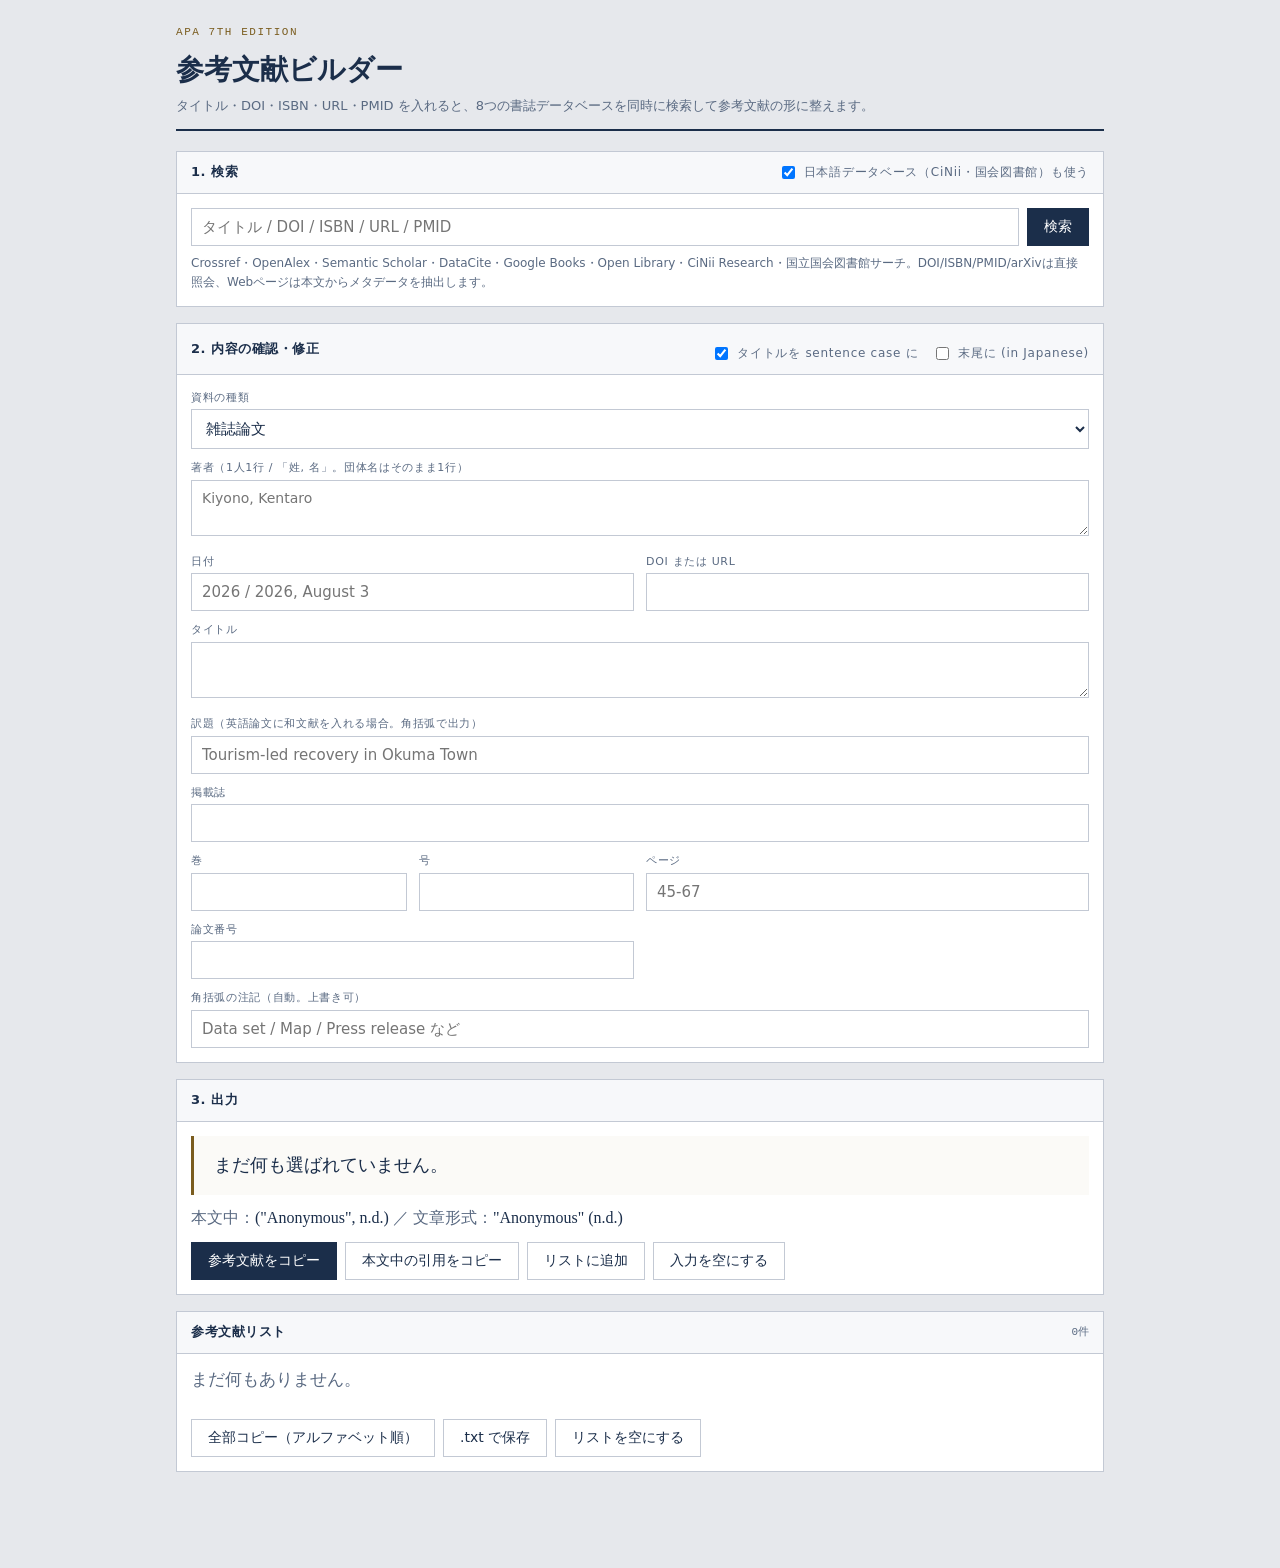
==== apa-reference-builder.html @ 5cccde3e "Add files via upload" ====
<!DOCTYPE html>
<html lang="ja">
<head>
<meta charset="utf-8">
<meta name="viewport" content="width=device-width,initial-scale=1">
<title>APA参考文献ビルダー</title>
<style>
:root{
  --ink:#1B2E4A;
  --ink-soft:#5A6A82;
  --paper:#E6E8EC;
  --card:#FFFFFF;
  --rule:#C3C9D4;
  --brass:#7A5C1E;
  --brass-soft:#F0E9D6;
  --warn:#8A3324;
  --sans:system-ui,-apple-system,"Segoe UI","Hiragino Sans","Noto Sans JP",sans-serif;
  --serif:"Times New Roman",Times,"YuMincho","Yu Mincho","Hiragino Mincho ProN","Noto Serif JP",serif;
  --mono:ui-monospace,SFMono-Regular,Menlo,Consolas,monospace;
}
*{box-sizing:border-box}
body{margin:0;background:var(--paper);color:var(--ink);font-family:var(--sans);font-size:15px;line-height:1.6}
.wrap{max-width:960px;margin:0 auto;padding:24px 16px 80px}
header{border-bottom:2px solid var(--ink);padding-bottom:12px;margin-bottom:20px}
h1{font-family:var(--serif);font-size:28px;font-weight:700;margin:0}
header p{margin:4px 0 0;color:var(--ink-soft);font-size:13px}
.eyebrow{font-family:var(--mono);font-size:11px;letter-spacing:.14em;text-transform:uppercase;color:var(--brass);margin:0 0 6px}
section{background:var(--card);border:1px solid var(--rule);margin-bottom:16px}
.sec-head{display:flex;justify-content:space-between;align-items:center;gap:8px;padding:10px 14px;border-bottom:1px solid var(--rule);background:#F7F8FA;flex-wrap:wrap}
.sec-head h2{font-size:13px;margin:0;font-weight:600;letter-spacing:.04em}
.sec-body{padding:14px}
.searchbar{display:flex;gap:8px;flex-wrap:wrap}
input,select,textarea{font-family:inherit;font-size:15px;color:var(--ink);background:#fff;border:1px solid var(--rule);border-radius:0;padding:9px 10px;width:100%}
input:focus,select:focus,textarea:focus,button:focus-visible{outline:2px solid var(--brass);outline-offset:1px}
textarea{resize:vertical;min-height:56px;font-size:14px}
button{font-family:inherit;font-size:14px;cursor:pointer;background:var(--ink);color:#fff;border:1px solid var(--ink);padding:9px 16px}
button:hover{background:#26405f}
button.ghost{background:transparent;color:var(--ink);border-color:var(--rule)}
button.ghost:hover{background:#EEF1F5}
button.small{padding:5px 10px;font-size:12px}
button:disabled{opacity:.45;cursor:default}
.hint{font-size:12px;color:var(--ink-soft);margin:8px 0 0}
.results{list-style:none;margin:0;padding:0;max-height:420px;overflow:auto}
.results li{border-top:1px solid var(--rule);padding:10px 14px;cursor:pointer}
.results li:first-child{border-top:none}
.results li:hover,.results li:focus-visible{background:var(--brass-soft);outline:none}
.r-title{font-family:var(--serif);font-size:17px;line-height:1.35}
.r-meta{font-size:12px;color:var(--ink-soft);margin-top:3px}
.tag{font-family:var(--mono);font-size:10px;letter-spacing:.08em;text-transform:uppercase;color:var(--brass);border:1px solid var(--brass);padding:1px 5px;margin-right:6px;white-space:nowrap}
.grid{display:grid;grid-template-columns:repeat(4,1fr);gap:10px 12px}
.grid>div{grid-column:span 2}
.grid>div.full{grid-column:1/-1}
.grid>div.qtr{grid-column:span 1}
label{display:block;font-size:11px;letter-spacing:.06em;color:var(--ink-soft);margin-bottom:3px}
.output{font-family:var(--serif);font-size:18px;line-height:1.5;padding:16px 16px 16px 20px;border-left:3px solid var(--brass);background:#FBFAF7;padding-left:calc(20px + 2.2em);text-indent:-2.2em}
.intext{font-family:var(--serif);font-size:16px;margin-top:10px;color:var(--ink-soft)}
.intext b{font-weight:400;color:var(--ink)}
.row{display:flex;gap:8px;flex-wrap:wrap;margin-top:12px}
.list{list-style:none;margin:0;padding:0}
.list li{font-family:var(--serif);font-size:17px;border-top:1px solid var(--rule);padding:12px 70px 12px calc(14px + 2.2em);text-indent:-2.2em;position:relative}
.list li:first-child{border-top:none}
.list .del{position:absolute;right:8px;top:9px;text-indent:0}
.empty{padding:14px;color:var(--ink-soft);font-size:13px;font-family:var(--sans);text-indent:0}
.status{font-size:13px;color:var(--ink-soft);padding:12px 14px;border-top:1px solid var(--rule)}
.status.err{color:var(--warn)}
.toggle{display:flex;align-items:center;gap:6px;font-size:12px;color:var(--ink-soft);margin:0}
.toggle input{width:auto}
.opts{display:flex;gap:14px;flex-wrap:wrap;margin-top:10px}
.count{font-family:var(--mono);font-size:11px;color:var(--ink-soft)}
@media(max-width:700px){
  .grid{grid-template-columns:repeat(2,1fr)}
  .grid>div.qtr{grid-column:span 1}
  .output,.list li{font-size:16px}
}
</style>
</head>
<body>
<div class="wrap">

<header>
  <p class="eyebrow">APA 7th edition</p>
  <h1>参考文献ビルダー</h1>
  <p>タイトル・DOI・ISBN・URL・PMID を入れると、8つの書誌データベースを同時に検索して参考文献の形に整えます。</p>
</header>

<section>
  <div class="sec-head">
    <h2>1. 検索</h2>
    <label class="toggle"><input type="checkbox" id="jp-src" checked>日本語データベース（CiNii・国会図書館）も使う</label>
  </div>
  <div class="sec-body">
    <div class="searchbar">
      <input id="q" placeholder="タイトル / DOI / ISBN / URL / PMID" style="flex:1 1 260px;width:auto">
      <button id="go">検索</button>
    </div>
    <p class="hint">Crossref・OpenAlex・Semantic Scholar・DataCite・Google Books・Open Library・CiNii Research・国立国会図書館サーチ。DOI/ISBN/PMID/arXivは直接照会、Webページは本文からメタデータを抽出します。</p>
  </div>
  <div id="status" class="status" hidden></div>
  <ul id="results" class="results"></ul>
</section>

<section>
  <div class="sec-head">
    <h2>2. 内容の確認・修正</h2>
    <div class="opts">
      <label class="toggle"><input type="checkbox" id="sentence" checked>タイトルを sentence case に</label>
      <label class="toggle"><input type="checkbox" id="jp-note">末尾に (in Japanese)</label>
    </div>
  </div>
  <div class="sec-body">
    <div class="grid">
      <div class="full" id="w-type">
        <label for="f-type">資料の種類</label>
        <select id="f-type"></select>
      </div>
      <div class="full" id="w-authors">
        <label for="f-authors">著者（1人1行 / 「姓, 名」。団体名はそのまま1行）</label>
        <textarea id="f-authors" placeholder="Kiyono, Kentaro"></textarea>
      </div>
      <div id="w-year">
        <label for="f-year">日付</label>
        <input id="f-year" placeholder="2026 / 2026, August 3">
      </div>
      <div id="w-doi">
        <label for="f-doi">DOI または URL</label>
        <input id="f-doi">
      </div>
      <div class="full" id="w-title">
        <label for="f-title">タイトル</label>
        <textarea id="f-title"></textarea>
      </div>
      <div class="full" id="w-translated">
        <label for="f-translated">訳題（英語論文に和文献を入れる場合。角括弧で出力）</label>
        <input id="f-translated" placeholder="Tourism-led recovery in Okuma Town">
      </div>
      <div class="full" id="w-container">
        <label for="f-container">掲載誌</label>
        <input id="f-container">
      </div>
      <div class="qtr" id="w-volume"><label for="f-volume">巻</label><input id="f-volume"></div>
      <div class="qtr" id="w-issue"><label for="f-issue">号</label><input id="f-issue"></div>
      <div id="w-pages"><label for="f-pages">ページ</label><input id="f-pages" placeholder="45-67"></div>
      <div id="w-number"><label for="f-number">番号</label><input id="f-number"></div>
      <div id="w-edition"><label for="f-edition">版 / バージョン</label><input id="f-edition"></div>
      <div id="w-publisher"><label for="f-publisher">出版社 / 発行機関</label><input id="f-publisher"></div>
      <div id="w-location"><label for="f-location">開催地</label><input id="f-location"></div>
      <div class="full" id="w-editors"><label for="f-editors">編者（1人1行）</label><textarea id="f-editors" style="min-height:44px"></textarea></div>
      <div class="full" id="w-descriptor"><label for="f-descriptor">角括弧の注記（自動。上書き可）</label><input id="f-descriptor" placeholder="Data set / Map / Press release など"></div>
      <div class="full" id="w-retrieved"><label for="f-retrieved">閲覧日（内容が変わるページのみ。例: August 3, 2026）</label><input id="f-retrieved"></div>
    </div>
  </div>
</section>

<section>
  <div class="sec-head"><h2>3. 出力</h2></div>
  <div class="sec-body">
    <div id="out" class="output">まだ何も選ばれていません。</div>
    <div class="intext">本文中：<b id="intext-p"></b> ／ 文章形式：<b id="intext-n"></b></div>
    <div class="row">
      <button id="copy">参考文献をコピー</button>
      <button id="copy-in" class="ghost">本文中の引用をコピー</button>
      <button id="add" class="ghost">リストに追加</button>
      <button id="reset" class="ghost">入力を空にする</button>
    </div>
  </div>
</section>

<section>
  <div class="sec-head">
    <h2>参考文献リスト</h2>
    <span class="count" id="count">0件</span>
  </div>
  <ul id="list" class="list"></ul>
  <div class="sec-body">
    <div class="row" style="margin-top:0">
      <button id="copy-all" class="ghost">全部コピー（アルファベット順）</button>
      <button id="download" class="ghost">.txt で保存</button>
      <button id="clear" class="ghost">リストを空にする</button>
    </div>
  </div>
</section>

</div>

<script>
"use strict";
const $ = id => document.getElementById(id);

/* ============ 資料タイプ定義 ============ */
/* standalone: タイトル自体を斜体にする（単独刊行物）か否か */
const TYPES = {
  journal:   {ja:"雑誌論文", standalone:false, show:["container","volume","issue","pages","number"], labels:{container:"掲載誌", number:"論文番号"}},
  magazine:  {ja:"一般雑誌記事", standalone:false, show:["container","volume","issue","pages"], labels:{container:"雑誌名"}},
  newspaper: {ja:"新聞記事", standalone:false, show:["container","pages"], labels:{container:"新聞名"}},
  book:      {ja:"書籍", standalone:true, show:["edition","publisher"], labels:{}},
  editedbook:{ja:"編著書（全体）", standalone:true, show:["editors","edition","publisher"], labels:{}},
  chapter:   {ja:"書籍の1章", standalone:false, show:["editors","container","edition","pages","publisher"], labels:{container:"書名"}},
  encyclopedia:{ja:"事典項目", standalone:false, show:["editors","container","edition","pages","publisher"], labels:{container:"事典名"}},
  conference:{ja:"学会発表論文（予稿集）", standalone:false, show:["container","pages","publisher"], labels:{container:"予稿集名"}},
  presentation:{ja:"学会発表（口頭・ポスター）", standalone:true, show:["container","location"], labels:{container:"学会名"}, desc:"Conference presentation"},
  report:    {ja:"報告書 / 白書", standalone:true, show:["number","publisher"], labels:{number:"報告書番号"}},
  preprint:  {ja:"プレプリント", standalone:true, show:["container"], labels:{container:"リポジトリ名"}, desc:"Preprint"},
  thesis:    {ja:"学位論文", standalone:true, show:["publisher","container"], labels:{publisher:"授与大学", container:"データベース名"}, desc:"Doctoral dissertation"},
  webpage:   {ja:"Webページ", standalone:true, show:["container","retrieved"], labels:{container:"サイト名"}},
  blog:      {ja:"ブログ記事", standalone:false, show:["container"], labels:{container:"ブログ名"}},
  news_web:  {ja:"Web記事（ニュースサイト）", standalone:false, show:["container"], labels:{container:"サイト名"}},
  dataset:   {ja:"データセット", standalone:true, show:["edition","publisher"], labels:{}, desc:"Data set"},
  statistics:{ja:"統計表", standalone:true, show:["publisher","retrieved"], labels:{publisher:"作成機関"}, desc:"Data set"},
  software:  {ja:"ソフトウェア", standalone:true, show:["edition","publisher"], labels:{}, desc:"Computer software"},
  video:     {ja:"動画（YouTube等）", standalone:true, show:["container"], labels:{container:"プラットフォーム"}, desc:"Video"},
  podcast:   {ja:"ポッドキャスト", standalone:false, show:["container","number","publisher"], labels:{container:"番組名", number:"エピソード番号"}, desc:"Audio podcast episode"},
  social:    {ja:"SNS投稿", standalone:true, show:["container"], labels:{container:"プラットフォーム"}, desc:"Post"},
  press:     {ja:"プレスリリース", standalone:true, show:["publisher"], labels:{}, desc:"Press release"},
  standard:  {ja:"規格", standalone:true, show:["number","publisher"], labels:{number:"規格番号"}, descNum:"Standard No."},
  map:       {ja:"地図", standalone:true, show:["publisher"], labels:{}, desc:"Map"},
  law:       {ja:"法令・条例", standalone:true, show:["number","publisher"], labels:{number:"法令番号"}},
  manuscript:{ja:"未公刊資料", standalone:true, show:["publisher"], labels:{publisher:"所属機関"}, desc:"Unpublished manuscript"},
  other:     {ja:"その他", standalone:true, show:["container","volume","issue","pages","number","edition","publisher","editors","location"], labels:{}}
};
const ALL_FIELDS = ["container","volume","issue","pages","number","edition","publisher","editors","location","retrieved"];
const BASE_LABELS = {container:"掲載誌 / 書名 / サイト名", volume:"巻", issue:"号", pages:"ページ",
  number:"番号", edition:"版 / バージョン", publisher:"出版社 / 発行機関", editors:"編者（1人1行）",
  location:"開催地", retrieved:"閲覧日（内容が変わるページのみ。例: August 3, 2026）"};

const sel = $("f-type");
Object.entries(TYPES).forEach(([k, v]) => {
  const o = document.createElement("option");
  o.value = k; o.textContent = v.ja; sel.appendChild(o);
});

/* ============ ユーティリティ ============ */
function blank(){
  return {type:"journal", year:"", authors:[], title:"", translated:"", container:"", volume:"",
    issue:"", pages:"", number:"", edition:"", publisher:"", editors:[], location:"",
    descriptor:"", retrieved:"", doi:"", source:""};
}
let entry = blank();
let saved = [];
let candidates = [];

const isCJK = s => /[\u3040-\u30ff\u3400-\u9fff\uf900-\ufaff]/.test(s || "");
const stripTags = s => (s || "").replace(/<[^>]+>/g, "").replace(/\s+/g, " ").trim();
const esc = s => (s || "").replace(/&/g, "&amp;").replace(/</g, "&lt;").replace(/>/g, "&gt;");
const dash = s => (s || "").replace(/\s*[-–—]\s*/g, "–");

function initials(given){
  if(!given) return "";
  return given.trim().split(/\s+/).map(part =>
    part.split("-").map(p => {
      const c = p.replace(/[.\s]/g, "").charAt(0);
      return c ? c.toUpperCase() + "." : "";
    }).filter(Boolean).join("-")
  ).filter(Boolean).join(" ");
}

function looksTitleCase(s){
  const w = s.split(/\s+/).filter(x => x.length > 3);
  if(w.length < 3) return false;
  return w.filter(x => /^[A-Z]/.test(x)).length / w.length > 0.6;
}

/* sentence case: 固有名詞を壊さないよう「小文字にしてよい語」を判定する。
   判定順 = 頭字語 → 文頭 → 固有名詞リスト → 地名語（直前が固有名詞のとき） → 一般語 → 接尾辞 → 残りは大文字のまま */
const COMMON = new Set(("a an the and or but not no nor of in on at by for with from to into onto upon "+
"as is are was were be been being do does did has have had can could may might must shall should will would "+
"this that these those it its their his her our your my we they he she you i "+
"about above across after against along among around before behind below beneath beside besides between beyond "+
"during except inside outside over through throughout toward towards under underneath until up via within without "+
"more most less least many much few several such same other others another each every both all any some none "+
"new old first second third early late later recent current future past present initial final "+
"case cases study studies research analysis analyses review overview survey report reports paper papers article "+
"approach approaches method methods methodology framework model models theory theories concept concepts "+
"effect effects impact impacts influence outcome outcomes result results finding findings evidence "+
"factor factors role roles use uses using used application applications practice practices process processes "+
"system systems network networks structure structures pattern patterns trend trends change changes "+
"development developments growth decline increase decrease reduction improvement "+
"management planning policy policies strategy strategies governance decision decisions "+
"community communities society social economic economy economics political culture cultural "+
"population populations resident residents people person household households citizen citizens "+
"health healthcare medical clinical mental physical wellbeing risk risks safety exposure dose "+
"radiation nuclear radioactive contamination decontamination emission emissions pollution "+
"disaster disasters earthquake tsunami flood flooding typhoon hazard hazards emergency crisis "+
"evacuation evacuees recovery reconstruction rehabilitation resilience vulnerability preparedness mitigation "+
"tourism tourist tourists travel visitor visitors heritage destination destinations hospitality "+
"region regional local national international global rural urban coastal inland "+
"land landscape environment environmental ecological ecosystem climate weather energy water soil air forest "+
"data dataset information knowledge evidence indicator indicators index measurement assessment evaluation "+
"education educational learning teaching training school schools student students "+
"industry industries agriculture agricultural fishery fisheries manufacturing business businesses market markets "+
"transport transportation infrastructure housing building buildings facility facilities service services "+
"migration mobility depopulation aging ageing demographic demography age gender women men children youth elderly "+
"public private government governmental municipal administrative institutional "+
"design designed development based driven led oriented related associated compared comparative "+
"analysis empirical quantitative qualitative statistical spatial temporal experimental theoretical "+
"between within across toward lessons lesson perspective perspectives implication implications challenge challenges "+
"role importance significance relationship relationships difference differences similarity "+
"quality quantity level levels rate rates scale scales size number amount "+
"toward evidence potential possible necessary important major minor main key core "+
"long short term terms year years month months day days time times period stage stages phase phases "+
"life living work working home place places space spaces area areas site sites zone zones "+
"support recovery response responses reaction adaptation adaptive sustainable sustainability "+
"question questions issue issues problem problems solution solutions "+
"introduction conclusion discussion background context overview summary "+
"accident accidents incident incidents damage damages loss losses death deaths injury injuries victim victims "+
"post pre non anti inter intra multi sub trans cross self semi mid co re counter over under").split(/\s+/));

const GEO = new Set(("city town village ward district prefecture province county state region island islands "+
"bay river valley mountain mountains peninsula coast basin plain lake sea gulf strait canal "+
"university institute college school hospital museum station port airport temple shrine park "+
"government ministry agency bureau department center centre street road bridge dam plant").split(" "));

const PROPER = new Set(("january february march april may june july august september october november december "+
"monday tuesday wednesday thursday friday saturday sunday "+
"beijing nanjing chongqing kunming wyoming reading hastings bath nice mobile turkey jordan chad mali china "+
"cologne florence naples").split(/\s+/));

const SUFFIX = /(tion|sion|ment|ness|ance|ence|ity|ism|ology|ography|graphy|ship|ships|able|ible|ical|less|ful|ous|ive|ives)$/;

function sentenceCase(str){
  const s = stripTags(str);
  if(!s || isCJK(s) || !looksTitleCase(s)) return s;
  let capNext = true, prevKeptCap = false;
  return s.split(/(\s+)/).map(w => {
    if(!w.trim()) return w;
    const endsSentence = /[.:?!]["')\]]*$/.test(w);
    let keptCap = false;
    const out = w.split("-").map((p, i) => {
      const core = p.replace(/[^A-Za-z']/g, "");
      if(!core) return p;
      const lower = core.toLowerCase();
      if(core.length > 1 && core === core.toUpperCase()){ keptCap = true; return p; }
      if(/[a-z][A-Z]/.test(p)){ keptCap = true; return p; }
      if(!/^[A-Z]/.test(p)) return p;
      if(capNext && i === 0) return p;
      if(PROPER.has(lower)){ keptCap = true; return p; }
      if(GEO.has(lower) && (prevKeptCap || keptCap)){ keptCap = true; return p; }
      if(COMMON.has(lower) || SUFFIX.test(lower)) return p.charAt(0).toLowerCase() + p.slice(1);
      keptCap = true;
      return p;
    }).join("-");
    prevKeptCap = keptCap;
    capNext = endsSentence;
    return out;
  }).join("");
}

function parsePeople(text){
  return (text || "").split(/[\n;]/).map(line => {
    const t = line.trim();
    if(!t) return null;
    if(t.includes(",")){
      const [family, ...rest] = t.split(",");
      return {family: family.trim(), given: rest.join(",").trim()};
    }
    if(isCJK(t)) return {family: t, given: ""};
    const parts = t.split(/\s+/);
    if(parts.length === 1) return {family: t, given: ""};
    return {family: parts.pop(), given: parts.join(" ")};
  }).filter(Boolean);
}
const peopleToText = list => list.map(a => a.given ? `${a.family}, ${a.given}` : a.family).join("\n");
const isOrg = a => !a.given && /\s/.test(a.family) && !isCJK(a.family);

function nameInverted(a){
  if(isCJK(a.family + a.given)) return (a.family + (a.given ? " " + a.given : "")).trim();
  if(isOrg(a)) return a.family;
  const ini = initials(a.given);
  return ini ? `${a.family}, ${ini}` : a.family;
}
function nameForward(a){
  if(isCJK(a.family + a.given) || isOrg(a)) return (a.family + (a.given ? " " + a.given : "")).trim();
  const ini = initials(a.given);
  return ini ? `${ini} ${a.family}` : a.family;
}
function joinAuthors(list){
  const n = list.map(nameInverted);
  if(!n.length) return "";
  if(n.length === 1) return n[0];
  if(n.length === 2) return `${n[0]}, & ${n[1]}`;
  if(n.length <= 20) return `${n.slice(0, -1).join(", ")}, & ${n[n.length - 1]}`;
  return `${n.slice(0, 19).join(", ")}, . . . ${n[n.length - 1]}`;
}
function joinEditors(list){
  const n = list.map(nameForward);
  if(!n.length) return "";
  if(n.length === 1) return n[0];
  if(n.length === 2) return `${n[0]} & ${n[1]}`;
  return `${n.slice(0, -1).join(", ")}, & ${n[n.length - 1]}`;
}

function linkOf(e){
  const d = (e.doi || "").trim();
  if(!d) return "";
  const m = d.match(/10\.\d{4,9}\/[^\s"<>]+/);
  if(m) return "https://doi.org/" + m[0].replace(/[.,;)\]]+$/, "");
  return d;
}

/* ============ APA 組み立て ============ */
function buildHTML(e){
  const t = TYPES[e.type] || TYPES.other;
  const A = joinAuthors(e.authors);
  const year = e.year.trim() || "n.d.";
  let titleText = $("sentence").checked ? sentenceCase(e.title) : stripTags(e.title);
  if(!titleText && !A) return "";
  let T = esc(titleText);
  if(e.translated.trim()) T += ` [${esc(stripTags(e.translated))}]`;
  const title = t.standalone ? `<em>${T}</em>` : T;

  const C = esc(stripTags(e.container));
  const P = esc(stripTags(e.publisher));
  const pages = esc(dash(e.pages));
  const url = linkOf(e);
  const link = url ? (e.retrieved.trim()
    ? `Retrieved ${esc(e.retrieved.trim())}, from ${esc(url)}`
    : esc(url)) : "";

  const descriptor = (e.descriptor || t.desc || "").trim();
  const descPart = descriptor ? ` [${esc(descriptor)}]` : "";
  const editors = joinEditors(e.editors);
  const edLabel = e.editors.length > 1 ? "Eds." : "Ed.";

  let head = A ? `${esc(A)} (${esc(year)}).` : `(${esc(year)}).`;
  if(!A && C && ["webpage", "news_web", "press", "statistics"].includes(e.type)){
    head = `${C} (${esc(year)}).`;
  }
  if(e.type === "editedbook" && editors && !A) head = `${esc(editors)} (${edLabel}). (${esc(year)}).`;

  const parts = [];
  const push = s => { if(s && s.trim()) parts.push(s.trim()); };

  push(head);

  switch(e.type){
    case "journal":
    case "magazine": {
      push(title + descPart + ".");
      if(C){
        let s = `<em>${C}${e.volume ? ", " + esc(e.volume) : ""}</em>`;
        if(e.issue) s += `(${esc(e.issue)})`;
        if(pages) s += `, ${pages}`;
        else if(e.number) s += `, Article ${esc(e.number)}`;
        push(s + ".");
      }
      break;
    }
    case "newspaper": {
      push(title + descPart + ".");
      push(C ? `<em>${C}</em>${pages ? ", " + pages : ""}.` : "");
      break;
    }
    case "book":
    case "editedbook": {
      let s = title;
      if(e.edition) s += ` (${esc(e.edition)} ed.)`;
      push(s + descPart + ".");
      push(P ? P + "." : "");
      break;
    }
    case "chapter":
    case "encyclopedia": {
      push(title + descPart + ".");
      let s = "In ";
      if(editors) s += `${esc(editors)} (${edLabel}), `;
      s += `<em>${C}</em>`;
      const inner = [];
      if(e.edition) inner.push(`${esc(e.edition)} ed.`);
      if(pages) inner.push(`pp. ${pages}`);
      if(inner.length) s += ` (${inner.join(", ")})`;
      push(s + ".");
      push(P ? P + "." : "");
      break;
    }
    case "conference": {
      push(title + descPart + ".");
      push(C ? `In <em>${C}</em>${pages ? ` (pp. ${pages})` : ""}.` : "");
      push(P ? P + "." : "");
      break;
    }
    case "presentation": {
      push(title + descPart + ".");
      push([C, esc(e.location)].filter(Boolean).join(", ") + ".");
      break;
    }
    case "report": {
      let s = title;
      if(e.number) s += ` (Report No. ${esc(e.number)})`;
      push(s + descPart + ".");
      push(P ? P + "." : "");
      break;
    }
    case "standard": {
      let s = title;
      if(e.number) s += ` (Standard No. ${esc(e.number)})`;
      push(s + ".");
      push(P ? P + "." : "");
      break;
    }
    case "law": {
      let s = title;
      if(e.number) s += ` (${esc(e.number)})`;
      push(s + ".");
      push(P ? P + "." : "");
      break;
    }
    case "preprint": {
      push(title + descPart + ".");
      push((C || P) ? (C || P) + "." : "");
      break;
    }
    case "thesis": {
      const inner = [descriptor || "Thesis", P].filter(Boolean).join(", ");
      push(`${title} [${esc(inner)}].`);
      push(C ? C + "." : "");
      break;
    }
    case "dataset":
    case "software": {
      let s = title;
      if(e.edition) s += ` (Version ${esc(e.edition)})`;
      push(s + descPart + ".");
      push(P ? P + "." : "");
      break;
    }
    case "statistics": {
      push(title + descPart + ".");
      push(P ? P + "." : "");
      break;
    }
    case "podcast": {
      let s = title;
      if(e.number) s += ` (No. ${esc(e.number)})`;
      push(s + descPart + ".");
      push(C ? `In <em>${C}</em>.` : "");
      push(P ? P + "." : "");
      break;
    }
    case "video":
    case "social": {
      push(title + descPart + ".");
      push(C ? C + "." : "");
      break;
    }
    case "blog":
    case "news_web": {
      push(title + descPart + ".");
      push(C ? `<em>${C}</em>.` : "");
      break;
    }
    case "webpage": {
      push(title + descPart + ".");
      const site = (A && stripTags(e.container) === stripTags(joinAuthors(e.authors))) ? "" : C;
      push(site ? site + "." : "");
      break;
    }
    default: {
      let s = title;
      if(e.edition) s += ` (${esc(e.edition)} ed.)`;
      push(s + descPart + ".");
      if(C){
        let c = `<em>${C}${e.volume ? ", " + esc(e.volume) : ""}</em>`;
        if(e.issue) c += `(${esc(e.issue)})`;
        if(pages) c += `, ${pages}`;
        push(c + ".");
      }
      push(P ? P + "." : "");
    }
  }
  push(link);
  if($("jp-note").checked) push("(in Japanese)");

  return parts.join(" ")
    .replace(/\s+/g, " ")
    .replace(/\s+\./g, ".")
    .replace(/\.\.(?!\.)/g, ".")
    .trim();
}

const toPlain = html => html.replace(/<[^>]+>/g, "");

function inText(e){
  const year = (e.year.trim().split(",")[0] || "n.d.").trim();
  const names = e.authors.map(a => a.family).filter(Boolean);
  let key;
  if(!names.length){
    key = stripTags(e.container) || stripTags(e.title).split(/\s+/).slice(0, 4).join(" ") || "Anonymous";
    if(!stripTags(e.container)) key = `"${key}"`;
  }
  else if(names.length === 1) key = names[0];
  else if(names.length === 2) key = `${names[0]} & ${names[1]}`;
  else key = `${names[0]} et al.`;
  return {paren:`(${key}, ${year})`, narrative:`${key.replace(" & ", " and ")} (${year})`};
}

/* ============ フォーム ============ */
function applyTypeUI(){
  const t = TYPES[$("f-type").value] || TYPES.other;
  ALL_FIELDS.forEach(f => {
    const w = $("w-" + f);
    const on = t.show.includes(f);
    w.hidden = !on;
    if(on){
      const lab = w.querySelector("label");
      lab.textContent = (t.labels && t.labels[f]) || BASE_LABELS[f];
    }
  });
  $("w-retrieved").hidden = !["webpage", "statistics", "news_web", "other"].includes($("f-type").value);
}

const FORM_FIELDS = ["type","year","authors","title","translated","container","volume","issue",
  "pages","number","edition","publisher","editors","location","descriptor","retrieved","doi"];

function fillForm(){
  $("f-type").value = TYPES[entry.type] ? entry.type : "other";
  $("f-year").value = entry.year;
  $("f-authors").value = peopleToText(entry.authors);
  $("f-title").value = stripTags(entry.title);
  $("f-translated").value = entry.translated;
  $("f-container").value = entry.container;
  $("f-volume").value = entry.volume;
  $("f-issue").value = entry.issue;
  $("f-pages").value = entry.pages;
  $("f-number").value = entry.number;
  $("f-edition").value = entry.edition;
  $("f-publisher").value = entry.publisher;
  $("f-editors").value = peopleToText(entry.editors);
  $("f-location").value = entry.location;
  $("f-descriptor").value = entry.descriptor;
  $("f-retrieved").value = entry.retrieved;
  $("f-doi").value = entry.doi;
  $("jp-note").checked = !!entry.jpNote;
  applyTypeUI();
  render();
}

function readForm(){
  entry.type = $("f-type").value;
  entry.year = $("f-year").value;
  entry.authors = parsePeople($("f-authors").value);
  entry.title = $("f-title").value;
  entry.translated = $("f-translated").value;
  entry.container = $("f-container").value;
  entry.volume = $("f-volume").value;
  entry.issue = $("f-issue").value;
  entry.pages = $("f-pages").value;
  entry.number = $("f-number").value;
  entry.edition = $("f-edition").value;
  entry.publisher = $("f-publisher").value;
  entry.editors = parsePeople($("f-editors").value);
  entry.location = $("f-location").value;
  entry.descriptor = $("f-descriptor").value;
  entry.retrieved = $("f-retrieved").value;
  entry.doi = $("f-doi").value;
  render();
}

FORM_FIELDS.forEach(f => {
  const el = $("f-" + f);
  el.addEventListener("input", readForm);
  el.addEventListener("change", () => { if(f === "type") applyTypeUI(); readForm(); });
});
$("sentence").addEventListener("change", render);
$("jp-note").addEventListener("change", render);

function render(){
  const html = buildHTML(entry);
  $("out").innerHTML = html.trim() ? html : "まだ何も選ばれていません。";
  const it = inText(entry);
  $("intext-p").textContent = it.paren;
  $("intext-n").textContent = it.narrative;
}

/* ============ 取得 ============ */
function status(msg, isErr){
  const el = $("status");
  el.hidden = !msg;
  el.textContent = msg || "";
  el.className = "status" + (isErr ? " err" : "");
}

const PROXY = u => "https://api.allorigins.win/raw?url=" + encodeURIComponent(u);

async function getText(url, useProxy){
  const r = await fetch(useProxy ? PROXY(url) : url, {headers:{"Accept":"application/json, text/xml, */*"}});
  if(!r.ok) throw new Error("HTTP " + r.status);
  return r.text();
}
async function getJSON(url, allowProxy){
  try{ return JSON.parse(await getText(url, false)); }
  catch(e){
    if(!allowProxy) throw e;
    return JSON.parse(await getText(url, true));
  }
}
async function getXML(url, allowProxy){
  let txt;
  try{ txt = await getText(url, false); }
  catch(e){
    if(!allowProxy) throw e;
    txt = await getText(url, true);
  }
  return new DOMParser().parseFromString(txt, "text/xml");
}

const splitName = n => {
  const t = (n || "").trim();
  if(!t) return null;
  if(isCJK(t)) return {family:t.replace(/\s+/g, " "), given:""};
  if(t.includes(",")){
    const [f, ...r] = t.split(",");
    return {family:f.trim(), given:r.join(",").trim()};
  }
  const p = t.split(/\s+/);
  if(p.length === 1) return {family:t, given:""};
  return {family:p.pop(), given:p.join(" ")};
};

/* --- Crossref --- */
const CR_TYPE = {"journal-article":"journal","book":"book","monograph":"book","edited-book":"editedbook",
  "book-chapter":"chapter","book-section":"chapter","book-part":"chapter","reference-entry":"encyclopedia",
  "proceedings-article":"conference","posted-content":"preprint","report":"report",
  "report-component":"report","dissertation":"thesis","dataset":"dataset","standard":"standard"};

function fromCrossref(it){
  const e = blank(); e.source = "Crossref";
  e.type = CR_TYPE[it.type] || "journal";
  const dp = ((it.issued || {})["date-parts"] || [[]])[0] || [];
  e.year = dp[0] ? String(dp[0]) : "";
  e.authors = (it.author || []).map(a => a.family ? {family:a.family, given:a.given || ""} : splitName(a.name)).filter(Boolean);
  e.editors = (it.editor || []).map(a => ({family:a.family || "", given:a.given || ""}));
  let t = (it.title || [])[0] || "";
  if((it.subtitle || [])[0]) t += ": " + it.subtitle[0];
  e.title = stripTags(t);
  e.container = stripTags((it["container-title"] || [])[0] || (it.event && it.event.name) || "");
  e.volume = it.volume || ""; e.issue = it.issue || ""; e.pages = it.page || "";
  e.number = it["article-number"] || "";
  e.publisher = it.publisher || "";
  e.doi = it.DOI ? "https://doi.org/" + it.DOI : (it.URL || "");
  if(e.type === "preprint" && !e.container) e.container = it["group-title"] || e.publisher;
  if(["book", "editedbook", "report"].includes(e.type)) e.container = "";
  return e;
}

/* --- OpenAlex --- */
const OA_TYPE = {"article":"journal","book":"book","book-chapter":"chapter","dissertation":"thesis",
  "preprint":"preprint","report":"report","dataset":"dataset","standard":"standard","paratext":"other"};
function fromOpenAlex(w){
  const e = blank(); e.source = "OpenAlex";
  e.type = OA_TYPE[w.type] || "journal";
  e.title = stripTags(w.display_name || w.title || "");
  e.year = w.publication_year ? String(w.publication_year) : "";
  e.authors = (w.authorships || []).map(a => splitName(a.author && a.author.display_name)).filter(Boolean);
  const src = (w.primary_location && w.primary_location.source) || {};
  e.container = src.display_name || "";
  e.publisher = src.host_organization_name || "";
  const b = w.biblio || {};
  e.volume = b.volume || ""; e.issue = b.issue || "";
  if(b.first_page) e.pages = b.first_page + (b.last_page ? "-" + b.last_page : "");
  e.doi = w.doi || (w.primary_location && w.primary_location.landing_page_url) || "";
  return e;
}

/* --- Semantic Scholar --- */
function fromS2(p){
  const e = blank(); e.source = "S2";
  e.type = "journal";
  e.title = stripTags(p.title || "");
  e.year = p.year ? String(p.year) : "";
  e.authors = (p.authors || []).map(a => splitName(a.name)).filter(Boolean);
  e.container = p.venue || "";
  if(p.journal){ e.volume = p.journal.volume || ""; e.pages = p.journal.pages || ""; }
  const ex = p.externalIds || {};
  e.doi = ex.DOI ? "https://doi.org/" + ex.DOI : (ex.ArXiv ? "https://arxiv.org/abs/" + ex.ArXiv : "");
  if(ex.ArXiv && !ex.DOI){ e.type = "preprint"; e.container = "arXiv"; }
  return e;
}

/* --- DataCite --- */
const DC_TYPE = {Dataset:"dataset", Text:"report", Software:"software", Report:"report",
  Dissertation:"thesis", Preprint:"preprint", ConferencePaper:"conference", Book:"book",
  BookChapter:"chapter", JournalArticle:"journal", Image:"other", Audiovisual:"video"};
function fromDataCite(d){
  const a = d.attributes || {};
  const e = blank(); e.source = "DataCite";
  e.type = DC_TYPE[(a.types || {}).resourceTypeGeneral] || "dataset";
  e.title = stripTags(((a.titles || [])[0] || {}).title || "");
  e.year = a.publicationYear ? String(a.publicationYear) : "";
  e.authors = (a.creators || []).map(c =>
    c.familyName ? {family:c.familyName, given:c.givenName || ""} : splitName(c.name)).filter(Boolean);
  e.publisher = typeof a.publisher === "string" ? a.publisher : ((a.publisher || {}).name || "");
  e.edition = a.version || "";
  e.doi = a.doi ? "https://doi.org/" + a.doi : (a.url || "");
  return e;
}

/* --- Google Books / Open Library --- */
function fromGoogleBooks(v){
  const vi = v.volumeInfo || {};
  const e = blank(); e.source = "Google Books"; e.type = "book";
  e.title = vi.title + (vi.subtitle ? ": " + vi.subtitle : "");
  e.authors = (vi.authors || []).map(splitName).filter(Boolean);
  e.year = (vi.publishedDate || "").slice(0, 4);
  e.publisher = vi.publisher || "";
  e.doi = vi.infoLink || "";
  return e;
}
function fromOpenLibrary(d){
  const e = blank(); e.source = "Open Library"; e.type = "book";
  e.title = d.title || "";
  e.authors = (d.author_name || []).map(splitName).filter(Boolean);
  e.year = d.first_publish_year ? String(d.first_publish_year) : "";
  e.publisher = (d.publisher || [])[0] || "";
  e.doi = d.key ? "https://openlibrary.org" + d.key : "";
  return e;
}

/* --- CiNii Research --- */
const cv = v => {
  if(v == null) return "";
  if(Array.isArray(v)) return cv(v[0]);
  if(typeof v === "object") return String(v["@value"] || v["@id"] || "");
  return String(v);
};
function fromCiNii(it){
  const e = blank(); e.source = "CiNii"; e.type = "journal";
  e.title = stripTags(cv(it["dc:title"] || it.title));
  const creators = it["dc:creator"];
  const arr = Array.isArray(creators) ? creators : (creators ? [creators] : []);
  e.authors = arr.map(c => splitName(cv(c))).filter(Boolean);
  e.container = cv(it["prism:publicationName"]);
  e.volume = cv(it["prism:volume"]);
  e.issue = cv(it["prism:number"]);
  const sp = cv(it["prism:startingPage"]), ep = cv(it["prism:endingPage"]);
  if(sp) e.pages = sp + (ep ? "-" + ep : "");
  const date = cv(it["prism:publicationDate"]) || cv(it["dc:date"]);
  e.year = (date.match(/\d{4}/) || [""])[0];
  e.publisher = cv(it["dc:publisher"]);
  e.doi = cv(it["prism:doi"]) ? "https://doi.org/" + cv(it["prism:doi"]) : cv(it["@id"]) || cv(it.link);
  if(!e.container) e.type = "book";
  return e;
}

/* --- 国立国会図書館サーチ --- */
function fromNDL(item){
  const g = tag => {
    const el = item.getElementsByTagName(tag)[0];
    return el ? (el.textContent || "").trim() : "";
  };
  const e = blank(); e.source = "NDL"; e.type = "book";
  e.title = g("title");
  const auth = g("author") || g("dc:creator");
  e.authors = auth ? auth.split(/[,、;／\/]/).map(s => splitName(s.replace(/\s*著$|\s*編$/, ""))).filter(Boolean) : [];
  e.publisher = g("dc:publisher");
  const date = g("dcterms:issued") || g("pubDate");
  e.year = (date.match(/\d{4}/) || [""])[0];
  e.doi = g("link") || g("guid");
  return e;
}

/* --- ID 判定 --- */
function extractDOI(s){
  const m = decodeURIComponent(s).match(/10\.\d{4,9}\/[-._;()/:A-Z0-9<>\[\]]+/i);
  return m ? m[0].replace(/[.,;)\]]+$/, "") : null;
}

async function lookupDOI(doi){
  const p = doi.split("/").map(encodeURIComponent).join("/");
  try{
    const d = await getJSON("https://api.crossref.org/works/" + p, true);
    return fromCrossref(d.message);
  }catch(e){
    const d = await getJSON("https://api.datacite.org/dois/" + p, true);
    return fromDataCite(d.data);
  }
}

async function lookupPMID(pmid){
  const d = await getJSON(`https://eutils.ncbi.nlm.nih.gov/entrez/eutils/esummary.fcgi?db=pubmed&retmode=json&id=${pmid}`, true);
  const r = d.result[pmid];
  const e = blank(); e.source = "PubMed"; e.type = "journal";
  e.title = stripTags(r.title || "").replace(/\.$/, "");
  e.authors = (r.authors || []).filter(a => a.authtype === "Author").map(a => splitName(a.name)).filter(Boolean);
  e.container = r.fulljournalname || r.source || "";
  e.volume = r.volume || ""; e.issue = r.issue || ""; e.pages = r.pages || "";
  e.year = (r.pubdate || "").slice(0, 4);
  const doi = (r.articleids || []).find(x => x.idtype === "doi");
  e.doi = doi ? "https://doi.org/" + doi.value : "";
  return e;
}

async function fetchWebpage(url){
  const doc = new DOMParser().parseFromString(await getText(url, true), "text/html");
  const meta = n => {
    const el = doc.querySelector(`meta[property="${n}"]`) || doc.querySelector(`meta[name="${n}"]`);
    return el ? el.getAttribute("content") : "";
  };
  const host = new URL(url).hostname.replace(/^www\./, "");
  const e = blank(); e.source = "Web";
  e.type = /youtube\.com|youtu\.be|vimeo\.com|nicovideo/.test(host) ? "video"
    : /twitter\.com|x\.com|facebook\.com|instagram\.com|threads\.net/.test(host) ? "social"
    : /news|shimbun|asahi|yomiuri|mainichi|nikkei|sankei|nhk|kyodo|jiji/.test(host) ? "news_web"
    : /blog|note\.com|hatena|medium\.com/.test(host) ? "blog" : "webpage";
  e.title = stripTags(meta("og:title") || (doc.querySelector("title") ? doc.querySelector("title").textContent : ""));
  e.container = meta("og:site_name") || host;
  const author = meta("author") || meta("article:author") || meta("citation_author");
  if(author && !/^https?:/.test(author)) e.authors = parsePeople(author);
  const pub = meta("article:published_time") || meta("citation_publication_date") || meta("date") || meta("pubdate");
  if(pub){
    const d = new Date(pub);
    if(!isNaN(d)) e.year = `${d.getFullYear()}, ${d.toLocaleString("en-US", {month:"long"})} ${d.getDate()}`;
  }
  const cDoi = meta("citation_doi");
  e.doi = cDoi ? "https://doi.org/" + cDoi : url;
  return e;
}

/* --- 統合検索 --- */
function dedupe(items){
  const seen = new Map();
  items.forEach(e => {
    if(!e || !e.title) return;
    const doi = (linkOf(e).match(/10\.\d{4,9}\/\S+/) || [""])[0].toLowerCase();
    const key = doi || (stripTags(e.title).toLowerCase().replace(/[^a-z0-9\u3040-\u9fff]/g, "").slice(0, 60) + "|" + e.year);
    const prev = seen.get(key);
    if(!prev) seen.set(key, e);
    else{
      const score = x => (linkOf(x) ? 2 : 0) + (x.container ? 1 : 0) + (x.authors.length ? 1 : 0) + (x.pages ? 1 : 0);
      if(score(e) > score(prev)) seen.set(key, e);
    }
  });
  return [...seen.values()];
}

async function multiSearch(q){
  const jp = $("jp-src").checked && (isCJK(q) || /[ぁ-ん]/.test(q));
  const jobs = [
    getJSON("https://api.crossref.org/works?rows=6&select=DOI,title,subtitle,author,editor,issued,container-title,volume,issue,page,article-number,publisher,type,URL,event,group-title&query.bibliographic=" + encodeURIComponent(q), true)
      .then(d => (d.message.items || []).map(fromCrossref)),
    getJSON("https://api.openalex.org/works?per-page=5&search=" + encodeURIComponent(q), true)
      .then(d => (d.results || []).map(fromOpenAlex)),
    getJSON("https://api.semanticscholar.org/graph/v1/paper/search?limit=5&fields=title,year,authors,venue,journal,externalIds&query=" + encodeURIComponent(q), false)
      .then(d => (d.data || []).map(fromS2)),
    getJSON("https://api.datacite.org/dois?page[size]=4&query=" + encodeURIComponent(q), true)
      .then(d => (d.data || []).map(fromDataCite)),
    getJSON("https://www.googleapis.com/books/v1/volumes?maxResults=4&q=" + encodeURIComponent(q), true)
      .then(d => (d.items || []).map(fromGoogleBooks)),
    getJSON("https://openlibrary.org/search.json?limit=4&fields=title,author_name,first_publish_year,publisher,key&q=" + encodeURIComponent(q), true)
      .then(d => (d.docs || []).map(fromOpenLibrary))
  ];
  if(jp){
    jobs.push(
      getJSON("https://cir.nii.ac.jp/opensearch/all?format=json&count=6&q=" + encodeURIComponent(q), true)
        .then(d => {
          const g = (d["@graph"] || [])[0] || {};
          return (g.items || []).map(fromCiNii);
        }),
      getXML("https://ndlsearch.ndl.go.jp/api/opensearch?cnt=5&any=" + encodeURIComponent(q), true)
        .then(doc => [...doc.getElementsByTagName("item")].map(fromNDL))
    );
  }
  const res = await Promise.allSettled(jobs);
  const ok = res.filter(r => r.status === "fulfilled").flatMap(r => r.value || []);
  const failed = res.filter(r => r.status === "rejected").length;
  return {items: dedupe(ok), failed, total: jobs.length};
}

function showResults(items){
  candidates = items;
  const ul = $("results");
  ul.innerHTML = "";
  items.forEach((e, i) => {
    const li = document.createElement("li");
    li.tabIndex = 0;
    const names = e.authors.map(a => a.family).slice(0, 3).join(", ") + (e.authors.length > 3 ? " ほか" : "");
    li.innerHTML = `<div class="r-title">${esc(stripTags(e.title)) || "(タイトルなし)"}</div>
      <div class="r-meta"><span class="tag">${esc((TYPES[e.type] || {}).ja || e.type)}</span>${esc(names)}${names.trim() ? " · " : ""}${esc(e.year)}${e.container ? " · " + esc(stripTags(e.container)) : ""} · ${esc(e.source)}</div>`;
    const pick = () => {
      entry = Object.assign(blank(), items[i]);
      fillForm();
      $("out").scrollIntoView({block:"center", behavior:"smooth"});
    };
    li.addEventListener("click", pick);
    li.addEventListener("keydown", ev => { if(ev.key === "Enter" || ev.key === " "){ ev.preventDefault(); pick(); }});
    ul.appendChild(li);
  });
}

async function search(){
  const q = $("q").value.trim();
  if(!q) return;
  $("results").innerHTML = "";
  status("検索中…");
  $("go").disabled = true;
  try{
    const doi = extractDOI(q);
    const arxiv = q.match(/arxiv\.org\/(?:abs|pdf)\/([0-9]{4}\.[0-9]{4,5})/i) || q.match(/^arxiv:\s*([0-9]{4}\.[0-9]{4,5})/i);
    const isbn = q.replace(/[-\s]/g, "").match(/^(?:97[89])?\d{9}[\dXx]$/);
    const pmid = q.match(/^(?:pmid:?\s*)?(\d{7,8})$/i);

    if(doi || arxiv){
      const e = await lookupDOI(doi || "10.48550/arXiv." + arxiv[1]);
      showResults([e]); entry = e; fillForm(); status("");
    }else if(pmid){
      const e = await lookupPMID(pmid[1]);
      showResults([e]); entry = e; fillForm(); status("");
    }else if(isbn){
      const n = q.replace(/[-\s]/g, "");
      const [g, o] = await Promise.allSettled([
        getJSON("https://www.googleapis.com/books/v1/volumes?q=isbn:" + n, true),
        getJSON("https://openlibrary.org/search.json?limit=3&fields=title,author_name,first_publish_year,publisher,key&q=" + n, true)
      ]);
      let items = [];
      if(g.status === "fulfilled") items = items.concat((g.value.items || []).map(fromGoogleBooks));
      if(o.status === "fulfilled") items = items.concat((o.value.docs || []).map(fromOpenLibrary));
      items = dedupe(items);
      if(!items.length) throw new Error("該当なし");
      showResults(items); entry = Object.assign(blank(), items[0]); fillForm(); status("");
    }else if(/^https?:\/\//i.test(q)){
      status("ページを読み込み中…");
      const e = await fetchWebpage(q);
      showResults([e]); entry = e; fillForm();
      status("Webページとして取得しました。著者・日付・種類は確認してください。");
    }else{
      const {items, failed, total} = await multiSearch(q);
      if(!items.length) throw new Error("該当なし");
      showResults(items);
      status(`${items.length}件（${total - failed}/${total}のデータベースが応答）。該当するものを選んでください。`);
    }
  }catch(err){
    const blocked = /Load failed|Failed to fetch|NetworkError|CORS/i.test(err.message || "");
    status(blocked
      ? "外部への通信がブロックされています。このファイルをダウンロードして開くか、GitHub Pages 等に置いて実行してください（Claudeのプレビュー内では外部APIを呼べません）。下のフォームへの直接入力は使えます。"
      : "取得できませんでした（" + err.message + "）。下のフォームに直接入力すれば整形できます。", true);
  }finally{
    $("go").disabled = false;
  }
}
$("go").addEventListener("click", search);
$("q").addEventListener("keydown", e => { if(e.key === "Enter") search(); });

/* ============ コピー・リスト ============ */
async function copy(html, text){
  try{
    if(navigator.clipboard && window.ClipboardItem && window.isSecureContext){
      await navigator.clipboard.write([new ClipboardItem({
        "text/html": new Blob([html], {type:"text/html"}),
        "text/plain": new Blob([text], {type:"text/plain"})
      })]);
      return true;
    }
    await navigator.clipboard.writeText(text);
    return true;
  }catch(e){
    const ta = document.createElement("textarea");
    ta.value = text; document.body.appendChild(ta); ta.select();
    const ok = document.execCommand("copy"); ta.remove();
    return ok;
  }
}
function flash(btn, msg){
  const old = btn.textContent;
  btn.textContent = msg;
  setTimeout(() => { btn.textContent = old; }, 1400);
}
const wrapFont = html => `<span style="font-family:'Times New Roman',serif">${html}</span>`;

$("copy").addEventListener("click", async e => {
  const html = buildHTML(entry);
  if(!toPlain(html).trim()) return;
  await copy(wrapFont(html), toPlain(html));
  flash(e.target, "コピーしました");
});
$("copy-in").addEventListener("click", async e => {
  const it = inText(entry);
  await copy(wrapFont(it.paren), it.paren);
  flash(e.target, "コピーしました");
});
$("add").addEventListener("click", e => {
  const html = buildHTML(entry);
  if(!toPlain(html).trim()) return;
  const first = entry.authors[0];
  const key = (first ? first.family : (stripTags(entry.container) || stripTags(entry.title))).toLowerCase();
  saved.push({html, key});
  drawList();
  flash(e.target, "追加しました");
});
$("reset").addEventListener("click", () => { entry = blank(); fillForm(); });

const sortedSaved = () => saved.slice().sort((a, b) => a.key.localeCompare(b.key, "en"));

function drawList(){
  const ul = $("list");
  ul.innerHTML = "";
  $("count").textContent = saved.length + "件";
  if(!saved.length){
    ul.innerHTML = '<li class="empty">まだ何もありません。</li>';
    return;
  }
  sortedSaved().forEach(item => {
    const li = document.createElement("li");
    li.innerHTML = item.html;
    const btn = document.createElement("button");
    btn.className = "ghost small del";
    btn.textContent = "削除";
    btn.addEventListener("click", () => { saved.splice(saved.indexOf(item), 1); drawList(); });
    li.appendChild(btn);
    ul.appendChild(li);
  });
}
$("copy-all").addEventListener("click", async e => {
  if(!saved.length) return;
  const html = wrapFont(sortedSaved().map(s => `<p style="text-indent:-2em;padding-left:2em;margin:0 0 .6em">${s.html}</p>`).join(""));
  const text = sortedSaved().map(s => toPlain(s.html)).join("\n\n");
  await copy(html, text);
  flash(e.target, "コピーしました");
});
$("download").addEventListener("click", () => {
  if(!saved.length) return;
  const text = "References\n\n" + sortedSaved().map(s => toPlain(s.html)).join("\n\n");
  const a = document.createElement("a");
  a.href = URL.createObjectURL(new Blob([text], {type:"text/plain;charset=utf-8"}));
  a.download = "references.txt";
  a.click();
  URL.revokeObjectURL(a.href);
});
$("clear").addEventListener("click", () => {
  if(saved.length && confirm("リストを空にしますか？")){ saved = []; drawList(); }
});

applyTypeUI();
drawList();
render();
</script>
</body>
</html>
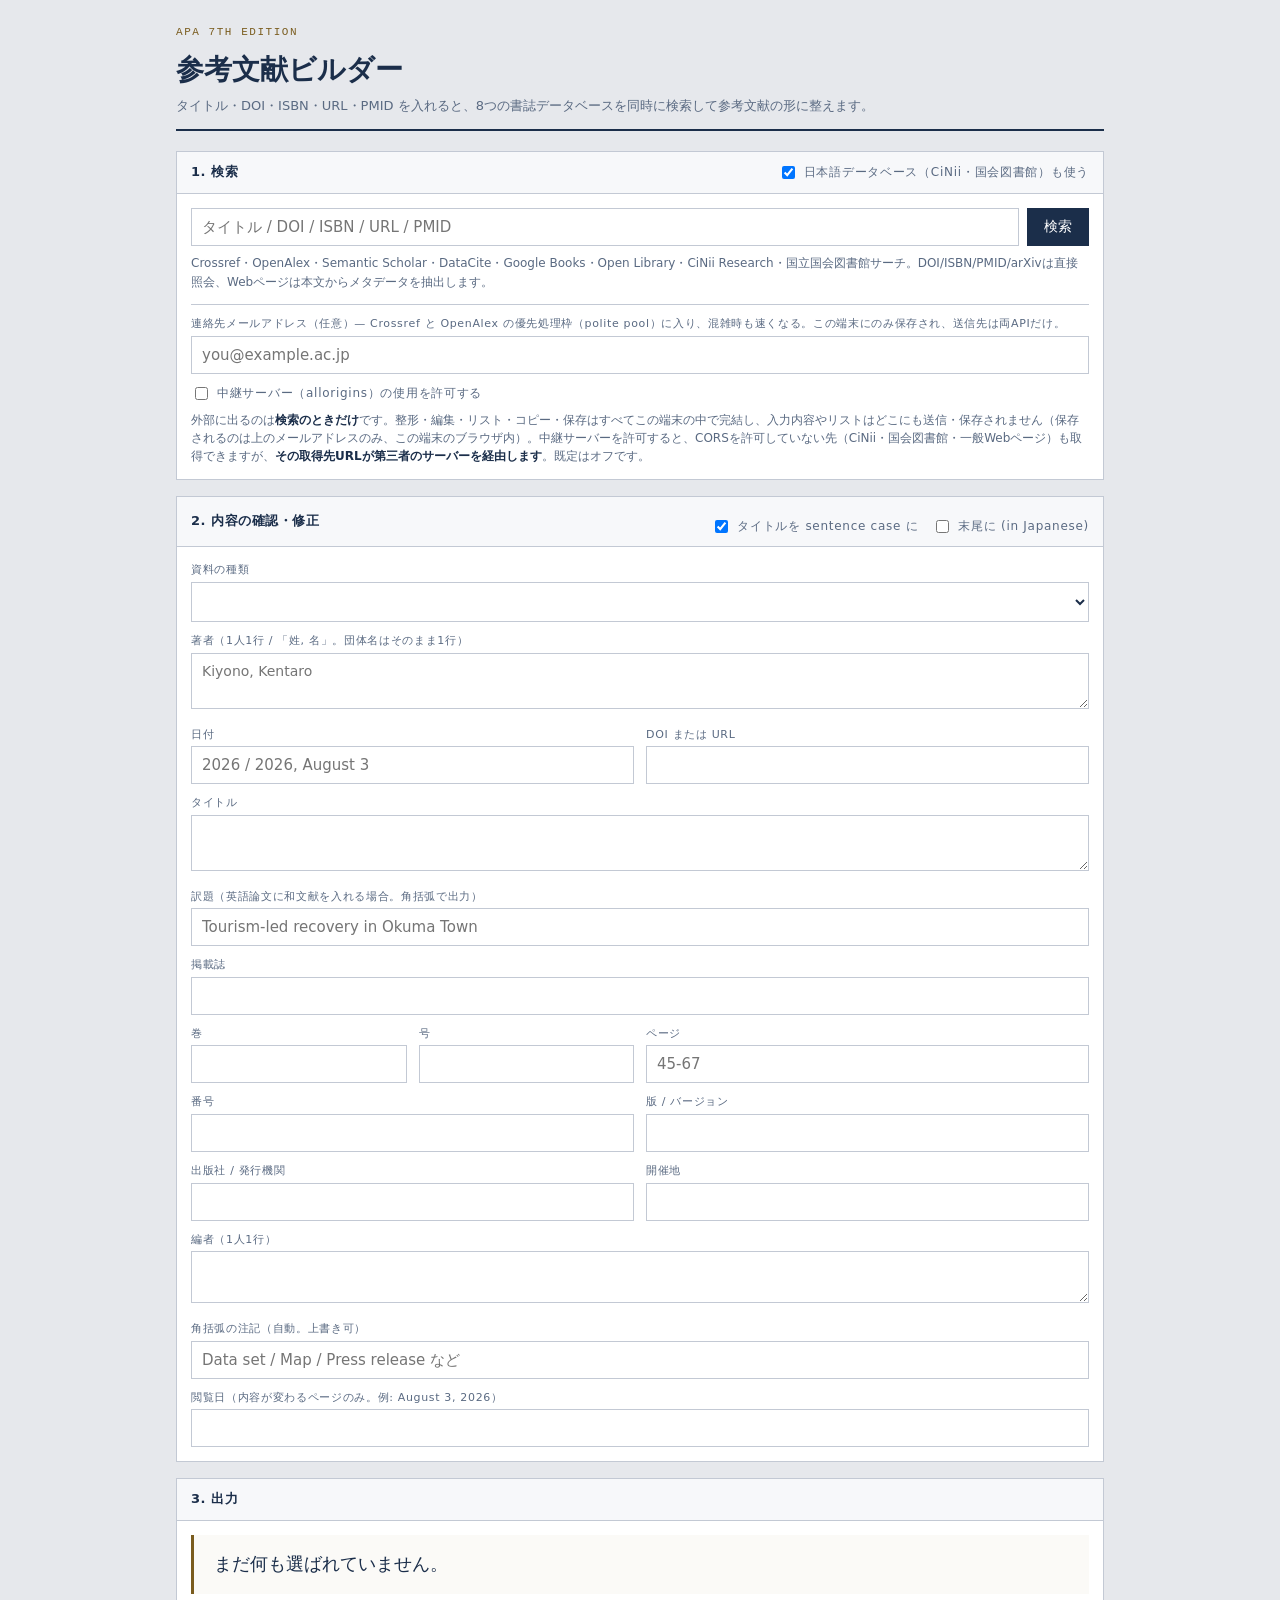
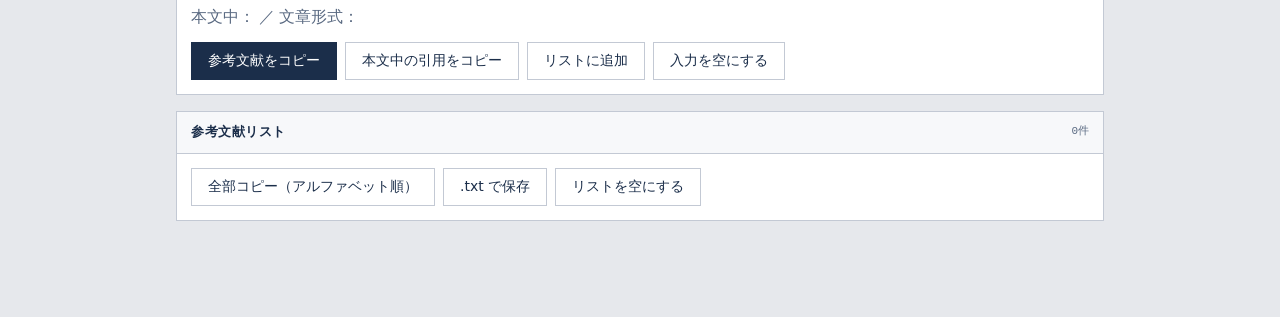
==== commit b86a1fa3: "Update apa-reference-builder.htmls" ====
--- a/apa-reference-builder.html
+++ b/apa-reference-builder.html
@@ -3,6 +3,8 @@
 <head>
 <meta charset="utf-8">
 <meta name="viewport" content="width=device-width,initial-scale=1">
+<meta name="referrer" content="no-referrer">
+<meta http-equiv="Content-Security-Policy" content="default-src 'none'; script-src 'sha256-/kB8PsT2bMf8KBr6sNuwOEn0IYfEPr0ecKoaa+F23dc='; style-src 'sha256-5qhBOXxj+8A0V5S1K7Pf5YjTyfa0Ui+eZSrd1pfh8go='; connect-src https://api.crossref.org https://api.openalex.org https://api.semanticscholar.org https://api.datacite.org https://www.googleapis.com https://openlibrary.org https://cir.nii.ac.jp https://ndlsearch.ndl.go.jp https://eutils.ncbi.nlm.nih.gov https://api.allorigins.win; img-src 'none'; font-src 'none'; media-src 'none'; object-src 'none'; frame-src 'none'; child-src 'none'; worker-src 'none'; manifest-src 'none'; base-uri 'none'; form-action 'none'; frame-ancestors 'none'">
 <title>APA参考文献ビルダー</title>
 <style>
 :root{
@@ -40,6 +42,12 @@
 button.small{padding:5px 10px;font-size:12px}
 button:disabled{opacity:.45;cursor:default}
 .hint{font-size:12px;color:var(--ink-soft);margin:8px 0 0}
+.qbox{flex:1 1 260px;width:auto}
+.panel-sub{margin-top:12px;border-top:1px solid var(--rule);padding-top:10px}
+.short{min-height:44px}
+.row.tight{margin-top:0}
+.privacy{font-size:12px;color:var(--ink-soft);line-height:1.5;margin:0}
+.privacy b{color:var(--ink);font-weight:600}
 .results{list-style:none;margin:0;padding:0;max-height:420px;overflow:auto}
 .results li{border-top:1px solid var(--rule);padding:10px 14px;cursor:pointer}
 .results li:first-child{border-top:none}
@@ -65,6 +73,7 @@
 .status.err{color:var(--warn)}
 .toggle{display:flex;align-items:center;gap:6px;font-size:12px;color:var(--ink-soft);margin:0}
 .toggle input{width:auto}
+.proxy-row{margin:10px 0 8px}
 .opts{display:flex;gap:14px;flex-wrap:wrap;margin-top:10px}
 .count{font-family:var(--mono);font-size:11px;color:var(--ink-soft)}
 @media(max-width:700px){
@@ -90,10 +99,17 @@
   </div>
   <div class="sec-body">
     <div class="searchbar">
-      <input id="q" placeholder="タイトル / DOI / ISBN / URL / PMID" style="flex:1 1 260px;width:auto">
+      <input id="q" placeholder="タイトル / DOI / ISBN / URL / PMID" class="qbox">
       <button id="go">検索</button>
     </div>
     <p class="hint">Crossref・OpenAlex・Semantic Scholar・DataCite・Google Books・Open Library・CiNii Research・国立国会図書館サーチ。DOI/ISBN/PMID/arXivは直接照会、Webページは本文からメタデータを抽出します。</p>
+    <div class="panel-sub">
+      <label for="mailto">連絡先メールアドレス（任意）— Crossref と OpenAlex の優先処理枠（polite pool）に入り、混雑時も速くなる。この端末にのみ保存され、送信先は両APIだけ。</label>
+      <input id="mailto" type="email" placeholder="you@example.ac.jp" autocomplete="email">
+      <p class="hint" id="mailto-state"></p>
+      <label class="toggle proxy-row"><input type="checkbox" id="use-proxy">中継サーバー（allorigins）の使用を許可する</label>
+      <p class="privacy">外部に出るのは<b>検索のときだけ</b>です。整形・編集・リスト・コピー・保存はすべてこの端末の中で完結し、入力内容やリストはどこにも送信・保存されません（保存されるのは上のメールアドレスのみ、この端末のブラウザ内）。中継サーバーを許可すると、CORSを許可していない先（CiNii・国会図書館・一般Webページ）も取得できますが、<b>その取得先URLが第三者のサーバーを経由します</b>。既定はオフです。</p>
+    </div>
   </div>
   <div id="status" class="status" hidden></div>
   <ul id="results" class="results"></ul>
@@ -144,7 +160,7 @@
       <div id="w-edition"><label for="f-edition">版 / バージョン</label><input id="f-edition"></div>
       <div id="w-publisher"><label for="f-publisher">出版社 / 発行機関</label><input id="f-publisher"></div>
       <div id="w-location"><label for="f-location">開催地</label><input id="f-location"></div>
-      <div class="full" id="w-editors"><label for="f-editors">編者（1人1行）</label><textarea id="f-editors" style="min-height:44px"></textarea></div>
+      <div class="full" id="w-editors"><label for="f-editors">編者（1人1行）</label><textarea id="f-editors" class="short"></textarea></div>
       <div class="full" id="w-descriptor"><label for="f-descriptor">角括弧の注記（自動。上書き可）</label><input id="f-descriptor" placeholder="Data set / Map / Press release など"></div>
       <div class="full" id="w-retrieved"><label for="f-retrieved">閲覧日（内容が変わるページのみ。例: August 3, 2026）</label><input id="f-retrieved"></div>
     </div>
@@ -172,7 +188,7 @@
   </div>
   <ul id="list" class="list"></ul>
   <div class="sec-body">
-    <div class="row" style="margin-top:0">
+    <div class="row tight">
       <button id="copy-all" class="ghost">全部コピー（アルファベット順）</button>
       <button id="download" class="ghost">.txt で保存</button>
       <button id="clear" class="ghost">リストを空にする</button>
@@ -577,6 +593,8 @@
 }
 
 const toPlain = html => html.replace(/<[^>]+>/g, "");
+/* innerHTML に入れる直前の最終防衛線: <em> と </em> 以外のタグを削除する */
+const sanitize = html => String(html).replace(/<(?!\/?em>)[^>]*>/gi, "");
 
 function inText(e){
   const year = (e.year.trim().split(",")[0] || "n.d.").trim();
@@ -664,7 +682,8 @@
 
 function render(){
   const html = buildHTML(entry);
-  $("out").innerHTML = html.trim() ? html : "まだ何も選ばれていません。";
+  if(html.trim()) $("out").innerHTML = sanitize(html);
+  else $("out").textContent = "まだ何も選ばれていません。";
   const it = inText(entry);
   $("intext-p").textContent = it.paren;
   $("intext-n").textContent = it.narrative;
@@ -680,10 +699,69 @@
 
 const PROXY = u => "https://api.allorigins.win/raw?url=" + encodeURIComponent(u);
 
+/* polite pool 用の連絡先。保存できない環境（サンドボックス等）ではセッション内のみ保持 */
+const MAIL_KEY = "apa-builder-mailto";
+let mailto = "";
+const validMail = s => /^[^\s@]+@[^\s@]+\.[^\s@]+$/.test(s);
+const polite = () => validMail(mailto) ? "&mailto=" + encodeURIComponent(mailto) : "";
+
+function loadMail(){
+  try{ mailto = localStorage.getItem(MAIL_KEY) || ""; }catch(e){ mailto = ""; }
+  $("mailto").value = mailto;
+  showMailState();
+}
+function showMailState(){
+  const el = $("mailto-state");
+  if(!mailto) el.textContent = "未設定：匿名プールで検索します。";
+  else if(!validMail(mailto)) el.textContent = "メールアドレスの形式が不正です。匿名プールで検索します。";
+  else el.textContent = "polite pool を使用中。";
+}
+$("mailto").addEventListener("input", e => {
+  mailto = e.target.value.trim();
+  try{ localStorage.setItem(MAIL_KEY, mailto); }catch(err){}
+  showMailState();
+});
+
+const MAX_BYTES = 3e6;
+const TIMEOUT_MS = 12000;
+
+/* 送信を最小化した fetch: Cookie を送らない・Referer を送らない・キャッシュしない・
+   12秒でタイムアウト・応答サイズ上限あり。中継サーバーは明示的に許可した場合のみ。 */
 async function getText(url, useProxy){
-  const r = await fetch(useProxy ? PROXY(url) : url, {headers:{"Accept":"application/json, text/xml, */*"}});
-  if(!r.ok) throw new Error("HTTP " + r.status);
-  return r.text();
+  if(useProxy && !$("use-proxy").checked) throw new Error("proxy-off");
+  const ctl = new AbortController();
+  const timer = setTimeout(() => ctl.abort(), TIMEOUT_MS);
+  try{
+    const r = await fetch(useProxy ? PROXY(url) : url, {
+      method: "GET",
+      mode: "cors",
+      credentials: "omit",
+      cache: "no-store",
+      referrerPolicy: "no-referrer",
+      headers: {"Accept": "application/json, text/xml, text/html"},
+      signal: ctl.signal
+    });
+    if(!r.ok) throw new Error("HTTP " + r.status);
+    const txt = await r.text();
+    if(txt.length > MAX_BYTES) throw new Error("応答が大きすぎます");
+    return txt;
+  }finally{
+    clearTimeout(timer);
+  }
+}
+
+/* 取得先の検証: http/https 以外と、ローカル・内部ネットワーク宛は拒否 */
+function safeURL(raw){
+  let u;
+  try{ u = new URL(raw.trim()); }catch(e){ throw new Error("URLの形式が不正です"); }
+  if(u.protocol !== "http:" && u.protocol !== "https:") throw new Error("http / https 以外は取得しません");
+  const h = u.hostname.toLowerCase().replace(/^\[|\]$/g, "");
+  if(h === "localhost" || h.endsWith(".localhost") || h.endsWith(".local") || h === "::1" ||
+     /^(127\.|10\.|192\.168\.|169\.254\.|0\.)/.test(h) ||
+     /^172\.(1[6-9]|2\d|3[01])\./.test(h) ||
+     /^(fc|fd|fe80)/.test(h))
+    throw new Error("ローカル・内部ネットワークのアドレスは取得しません");
+  return u.href;
 }
 async function getJSON(url, allowProxy){
   try{ return JSON.parse(await getText(url, false)); }
@@ -865,8 +943,9 @@
 
 async function lookupDOI(doi){
   const p = doi.split("/").map(encodeURIComponent).join("/");
+  const q = polite() ? "?" + polite().slice(1) : "";
   try{
-    const d = await getJSON("https://api.crossref.org/works/" + p, true);
+    const d = await getJSON("https://api.crossref.org/works/" + p + q, true);
     return fromCrossref(d.message);
   }catch(e){
     const d = await getJSON("https://api.datacite.org/dois/" + p, true);
@@ -888,7 +967,9 @@
   return e;
 }
 
-async function fetchWebpage(url){
+async function fetchWebpage(rawUrl){
+  const url = safeURL(rawUrl);
+  /* DOMParser("text/html") はスクリプトを実行せず、外部リソースも読み込まない */
   const doc = new DOMParser().parseFromString(await getText(url, true), "text/html");
   const meta = n => {
     const el = doc.querySelector(`meta[property="${n}"]`) || doc.querySelector(`meta[name="${n}"]`);
@@ -934,9 +1015,9 @@
 async function multiSearch(q){
   const jp = $("jp-src").checked && (isCJK(q) || /[ぁ-ん]/.test(q));
   const jobs = [
-    getJSON("https://api.crossref.org/works?rows=6&select=DOI,title,subtitle,author,editor,issued,container-title,volume,issue,page,article-number,publisher,type,URL,event,group-title&query.bibliographic=" + encodeURIComponent(q), true)
+    getJSON("https://api.crossref.org/works?rows=6&select=DOI,title,subtitle,author,editor,issued,container-title,volume,issue,page,article-number,publisher,type,URL,event,group-title&query.bibliographic=" + encodeURIComponent(q) + polite(), true)
       .then(d => (d.message.items || []).map(fromCrossref)),
-    getJSON("https://api.openalex.org/works?per-page=5&search=" + encodeURIComponent(q), true)
+    getJSON("https://api.openalex.org/works?per-page=5&search=" + encodeURIComponent(q) + polite(), true)
       .then(d => (d.results || []).map(fromOpenAlex)),
     getJSON("https://api.semanticscholar.org/graph/v1/paper/search?limit=5&fields=title,year,authors,venue,journal,externalIds&query=" + encodeURIComponent(q), false)
       .then(d => (d.data || []).map(fromS2)),
@@ -972,8 +1053,19 @@
     const li = document.createElement("li");
     li.tabIndex = 0;
     const names = e.authors.map(a => a.family).slice(0, 3).join(", ") + (e.authors.length > 3 ? " ほか" : "");
-    li.innerHTML = `<div class="r-title">${esc(stripTags(e.title)) || "(タイトルなし)"}</div>
-      <div class="r-meta"><span class="tag">${esc((TYPES[e.type] || {}).ja || e.type)}</span>${esc(names)}${names.trim() ? " · " : ""}${esc(e.year)}${e.container ? " · " + esc(stripTags(e.container)) : ""} · ${esc(e.source)}</div>`;
+    const t = document.createElement("div");
+    t.className = "r-title";
+    t.textContent = stripTags(e.title) || "(タイトルなし)";
+    const m = document.createElement("div");
+    m.className = "r-meta";
+    const tag = document.createElement("span");
+    tag.className = "tag";
+    tag.textContent = (TYPES[e.type] || {}).ja || e.type;
+    m.appendChild(tag);
+    m.appendChild(document.createTextNode(
+      [names.trim(), e.year, stripTags(e.container), e.source].filter(Boolean).join(" · ")));
+    li.appendChild(t);
+    li.appendChild(m);
     const pick = () => {
       entry = Object.assign(blank(), items[i]);
       fillForm();
@@ -1027,10 +1119,17 @@
       status(`${items.length}件（${total - failed}/${total}のデータベースが応答）。該当するものを選んでください。`);
     }
   }catch(err){
-    const blocked = /Load failed|Failed to fetch|NetworkError|CORS/i.test(err.message || "");
+    const msg = err.message || "";
+    if(msg === "proxy-off" || err.name === "AbortError"){
+      status(err.name === "AbortError"
+        ? "時間内に応答がありませんでした。もう一度試すか、下のフォームに直接入力してください。"
+        : "この取得先はCORSを許可していないため、中継サーバーが必要です。上の「中継サーバーの使用を許可する」をオンにするか、下のフォームに直接入力してください。", true);
+      return;
+    }
+    const blocked = /Load failed|Failed to fetch|NetworkError|CORS/i.test(msg);
     status(blocked
       ? "外部への通信がブロックされています。このファイルをダウンロードして開くか、GitHub Pages 等に置いて実行してください（Claudeのプレビュー内では外部APIを呼べません）。下のフォームへの直接入力は使えます。"
-      : "取得できませんでした（" + err.message + "）。下のフォームに直接入力すれば整形できます。", true);
+      : "取得できませんでした（" + msg + "）。下のフォームに直接入力すれば整形できます。", true);
   }finally{
     $("go").disabled = false;
   }
@@ -1093,12 +1192,15 @@
   ul.innerHTML = "";
   $("count").textContent = saved.length + "件";
   if(!saved.length){
-    ul.innerHTML = '<li class="empty">まだ何もありません。</li>';
+    const li = document.createElement("li");
+    li.className = "empty";
+    li.textContent = "まだ何もありません。";
+    ul.appendChild(li);
     return;
   }
   sortedSaved().forEach(item => {
     const li = document.createElement("li");
-    li.innerHTML = item.html;
+    li.innerHTML = sanitize(item.html);
     const btn = document.createElement("button");
     btn.className = "ghost small del";
     btn.textContent = "削除";
@@ -1128,6 +1230,7 @@
 });
 
 applyTypeUI();
+loadMail();
 drawList();
 render();
 </script>
